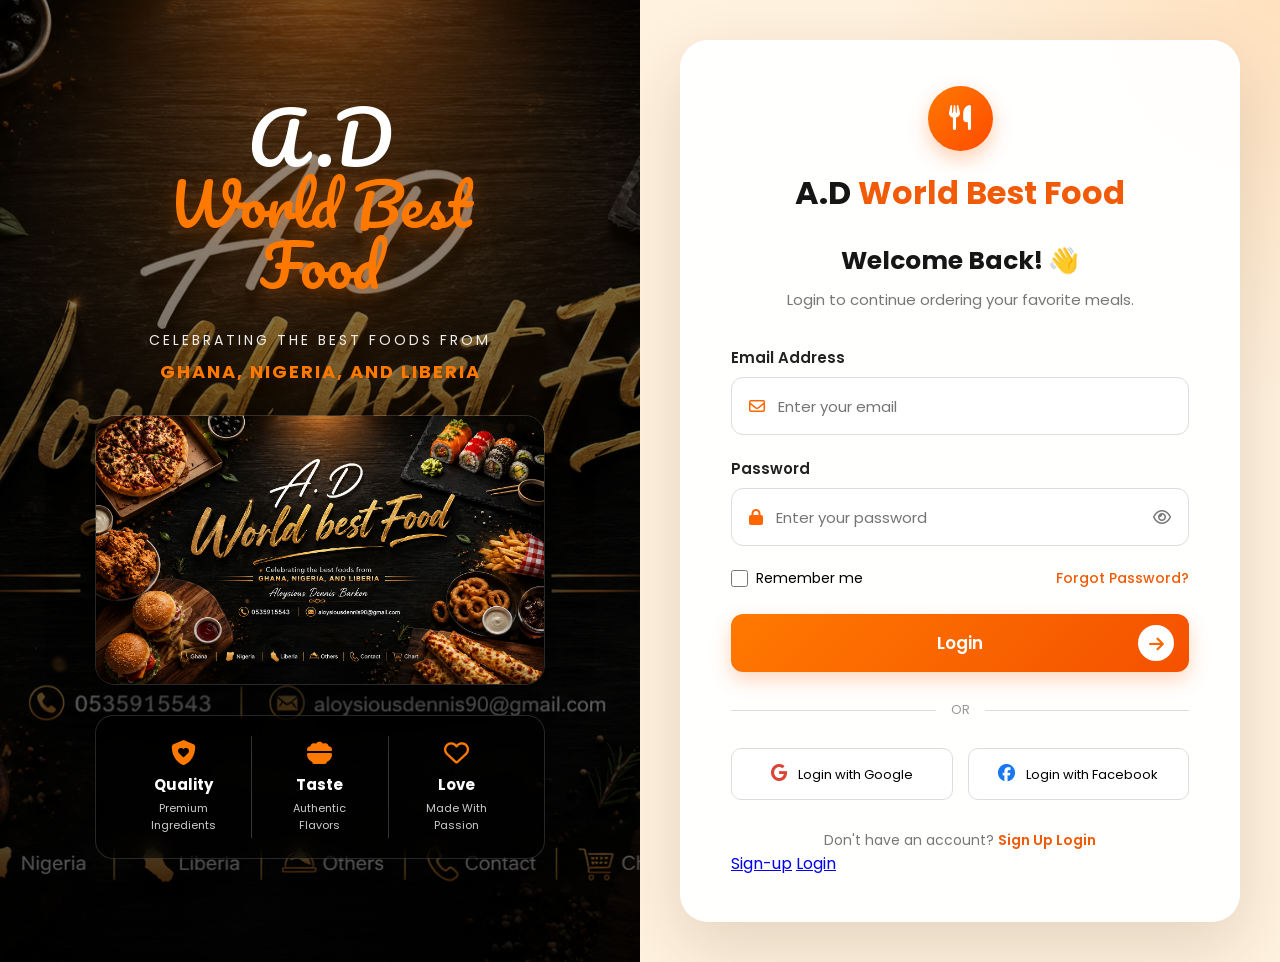
==== index.html @ 85bb82af "I worked on creating a checkout, and with CSS" ====
<!DOCTYPE html>
<html lang="en">
<head>
    <meta charset="UTF-8">
    <meta name="viewport" content="width=device-width, initial-scale=1.0">

    <title>A.D World Best Food - Login</title>

    <link rel="stylesheet" href="style.css">

    <!-- Google Font -->
    <link href="https://fonts.googleapis.com/css2?family=Poppins:wght@300;400;500;600;700&family=Pacifico&display=swap" rel="stylesheet">

    <!-- Icons -->
    <link rel="stylesheet"
          href="https://cdnjs.cloudflare.com/ajax/libs/font-awesome/6.5.2/css/all.min.css">
</head>

<link rel="stylesheet" href="sign-up.html">

<body>

<div class="login-container">

    <!-- LEFT SIDE -->
    <section class="food-section">

        <div class="overlay"></div>

        <div class="food-content">

            <div class="brand">
                <span class="ad-logo">A.D</span>
                <span class="food-title">World Best<br>Food</span>
            </div>

            <p class="tagline">
                CELEBRATING THE BEST FOODS FROM
            </p>

            <h3>
                GHANA, NIGERIA, AND LIBERIA
            </h3>

            <div class="food-image">
                <img src="ChatGPT Image Aug 12, 2026, 12_40_56 AM.png" alt="Delicious sushi">
            </div>

            <div class="features">

                <div class="feature">
                    <i class="fa-solid fa-shield-heart"></i>
                    <h4>Quality</h4>
                    <p>Premium<br>Ingredients</p>
                </div>

                <div class="feature">
                    <i class="fa-solid fa-bowl-food"></i>
                    <h4>Taste</h4>
                    <p>Authentic<br>Flavors</p>
                </div>

                <div class="feature">
                    <i class="fa-regular fa-heart"></i>
                    <h4>Love</h4>
                    <p>Made With<br>Passion</p>
                </div>

            </div>

        </div>

    </section>


    <!-- RIGHT SIDE -->
    <section class="login-section">

        <div class="login-card">

            <div class="restaurant-icon">
                <i class="fa-solid fa-utensils"></i>
            </div>

            <h1>
                A.D <span>World Best Food</span>
            </h1>

            <h2>Welcome Back! 👋</h2>

            <p class="login-description">
                Login to continue ordering your favorite meals.
            </p>


            <!-- LOGIN FORM -->
            <form>

                <div class="input-group">
                    <label>Email Address</label>

                    <div class="input-box">
                        <i class="fa-regular fa-envelope"></i>

                        <input
                            type="email"
                            placeholder="Enter your email"
                            required
                        >
                    </div>
                </div>


                <div class="input-group">
                    <label>Password</label>

                    <div class="input-box">
                        <i class="fa-solid fa-lock"></i>

                        <input
                            type="password"
                            placeholder="Enter your password"
                            required
                        >

                        <i class="fa-regular fa-eye password-eye"></i>
                    </div>
                </div>


                <div class="form-options">

                    <label class="remember">
                        <input type="checkbox">
                        <span>Remember me</span>
                    </label>

                    <a href="#">
                        Forgot Password?
                    </a>

                </div>


                <button type="submit" class="login-btn">
                    Login
                    <span>
                        <i class="fa-solid fa-arrow-right"></i>
                    </span>
                </button>

            </form>


            <!-- DIVIDER -->
            <div class="divider">
                <span></span>
                <p>OR</p>
                <span></span>
            </div>


            <!-- SOCIAL LOGIN -->
            <div class="social-login">

                <button class="social-btn">
                    <i class="fa-brands fa-google"></i>
                    Login with Google
                </button>

                <button class="social-btn">
                    <i class="fa-brands fa-facebook"></i>
                    Login with Facebook
                </button>

            </div>


            <!-- SIGN UP -->
            <p class="signup">
                Don't have an account?
                <a href="#">Sign Up Login</a>
            </p>
                <a href="index.html">Sign-up</a>
               <a href="Food  website.html">Login</a>

        </div>

    </section>

</div>

</body>
</html>
---- style.css ----
/* ================================
   GLOBAL SETTINGS
================================ */

* {
    margin: 0;
    padding: 0;
    box-sizing: border-box;
}

body {
    font-family: "Poppins", sans-serif;
    background: #fff0dc;
    min-height: 100vh;
}


/* ================================
   MAIN CONTAINER
================================ */

.login-container {
    width: 100%;
    min-height: 100vh;

    display: flex;
}


/* ================================
   LEFT FOOD SECTION
================================ */

.food-section {
    width: 50%;
    min-height: 100vh;

    position: relative;

    background:
        linear-gradient(
            rgba(0, 0, 0, 0.45),
            rgba(0, 0, 0, 0.7)
        ),
        url("ChatGPT Image Aug 12, 2026, 12_40_56 AM.png");

    background-size: cover;
    background-position: center;

    color: white;

    overflow: hidden;
}


/* Dark overlay */

.overlay {
    position: absolute;

    inset: 0;

    background:
        radial-gradient(
            circle at 50% 20%,
            rgba(255, 128, 0, 0.15),
            transparent 45%
        );

    pointer-events: none;
}


/* Left content */

.food-content {
    position: relative;

    z-index: 2;

    width: 100%;
    height: 100%;

    padding: 70px 70px;

    display: flex;
    flex-direction: column;
    align-items: center;
    justify-content: center;

    text-align: center;
}


/* ================================
   BRAND
================================ */

.brand {
    display: flex;
    flex-direction: column;

    align-items: center;

    margin-bottom: 25px;
}

.ad-logo {
    font-family: "Pacifico", cursive;

    font-size: 70px;

    color: white;

    line-height: 1;
}

.food-title {
    font-family: "Pacifico", cursive;

    font-size: 58px;

    line-height: 1.05;

    color: #ff7900;

    text-shadow:
        0 5px 20px rgba(255, 111, 0, 0.3);
}


/* ================================
   TAGLINE
================================ */

.tagline {
    letter-spacing: 3px;

    font-size: 14px;

    margin-top: 10px;

    color: #eee;
}

.food-content h3 {
    color: #ff7900;

    letter-spacing: 2px;

    margin-top: 7px;

    font-size: 18px;
}


/* ================================
   FOOD IMAGE
================================ */

.food-image {
    width: 90%;

    margin-top: 30px;

    border-radius: 20px;

    overflow: hidden;

    box-shadow:
        0 15px 40px rgba(0, 0, 0, 0.6);

    border: 1px solid rgba(255,255,255,0.15);
}

.food-image img {
    width: 100%;

    display: block;

    max-height: 300px;

    object-fit: cover;

    transition: transform 0.5s ease;
}

.food-image:hover img {
    transform: scale(1.05);
}


/* ================================
   FEATURES
================================ */

.features {
    width: 90%;

    display: flex;

    justify-content: space-around;

    margin-top: 30px;

    padding: 20px;

    border-radius: 18px;

    background: rgba(0, 0, 0, 0.45);

    backdrop-filter: blur(10px);

    border: 1px solid rgba(255,255,255,0.15);
}

.feature {
    flex: 1;

    padding: 5px 15px;

    border-right: 1px solid rgba(255,255,255,0.2);
}

.feature:last-child {
    border-right: none;
}

.feature i {
    font-size: 25px;

    color: #ff7900;

    margin-bottom: 7px;
}

.feature h4 {
    font-size: 15px;

    margin-bottom: 4px;
}

.feature p {
    color: #ccc;

    font-size: 11px;

    line-height: 1.5;
}


/* ================================
   RIGHT LOGIN SECTION
================================ */

.login-section {
    width: 50%;

    min-height: 100vh;

    display: flex;

    align-items: center;

    justify-content: center;

    padding: 40px;

    background:
        radial-gradient(
            circle at top right,
            rgba(255, 128, 0, 0.15),
            transparent 35%
        ),
        #fff2df;
}


/* ================================
   LOGIN CARD
================================ */

.login-card {
    width: 100%;

    max-width: 620px;

    background: rgba(255,255,255,0.96);

    padding: 45px 50px;

    border-radius: 28px;

    box-shadow:
        0 25px 70px rgba(60, 35, 10, 0.15);

    border: 1px solid rgba(255, 255, 255, 0.8);

    animation: cardAppear 0.7s ease;
}


@keyframes cardAppear {

    from {
        opacity: 0;
        transform: translateY(25px);
    }

    to {
        opacity: 1;
        transform: translateY(0);
    }
}


/* ================================
   RESTAURANT ICON
================================ */

.restaurant-icon {
    width: 65px;

    height: 65px;

    border-radius: 50%;

    display: flex;

    align-items: center;

    justify-content: center;

    margin: 0 auto 18px;

    background: linear-gradient(
        135deg,
        #ff7900,
        #ff4b00
    );

    color: white;

    font-size: 25px;

    box-shadow:
        0 8px 20px rgba(255, 101, 0, 0.3);
}


/* ================================
   HEADINGS
================================ */

.login-card h1 {
    text-align: center;

    font-size: 32px;

    color: #151515;

    margin-bottom: 25px;
}

.login-card h1 span {
    color: #f15b08;
}

.login-card h2 {
    text-align: center;

    font-size: 25px;

    color: #161616;
}

.login-description {
    text-align: center;

    color: #777;

    margin-top: 8px;

    margin-bottom: 35px;

    font-size: 15px;
}


/* ================================
   INPUTS
================================ */

.input-group {
    margin-bottom: 22px;
}

.input-group label {
    display: block;

    font-size: 15px;

    font-weight: 600;

    color: #222;

    margin-bottom: 8px;
}

.input-box {
    height: 58px;

    display: flex;

    align-items: center;

    border: 1px solid #ddd;

    border-radius: 12px;

    padding: 0 17px;

    background: white;

    transition: 0.3s;
}

.input-box:focus-within {
    border-color: #ff6500;

    box-shadow:
        0 0 0 4px rgba(255, 101, 0, 0.1);
}

.input-box > i {
    color: #ff6500;

    margin-right: 13px;
}

.input-box input {
    width: 100%;

    height: 100%;

    border: none;

    outline: none;

    font-family: inherit;

    font-size: 15px;
}

.password-eye {
    cursor: pointer;

    margin-right: 0 !important;

    color: #777 !important;
}


/* ================================
   FORM OPTIONS
================================ */

.form-options {
    display: flex;

    justify-content: space-between;

    align-items: center;

    margin-bottom: 25px;

    font-size: 14px;
}

.remember {
    display: flex;

    gap: 8px;

    align-items: center;

    cursor: pointer;
}

.remember input {
    accent-color: #ff6500;

    width: 17px;

    height: 17px;
}

.form-options a {
    color: #f15b08;

    text-decoration: none;

    font-weight: 500;
}

.form-options a:hover {
    text-decoration: underline;
}


/* ================================
   LOGIN BUTTON
================================ */

.login-btn {
    width: 100%;

    height: 58px;

    border: none;

    border-radius: 12px;

    background:
        linear-gradient(
            135deg,
            #ff7900,
            #f45100
        );

    color: white;

    font-size: 17px;

    font-weight: 600;

    font-family: inherit;

    cursor: pointer;

    position: relative;

    transition: 0.3s;

    box-shadow:
        0 8px 20px rgba(255, 95, 0, 0.25);
}

.login-btn span {
    position: absolute;

    right: 15px;

    top: 50%;

    transform: translateY(-50%);

    width: 36px;

    height: 36px;

    background: white;

    color: #ff6500;

    border-radius: 50%;

    display: flex;

    align-items: center;

    justify-content: center;
}

.login-btn:hover {
    transform: translateY(-2px);

    box-shadow:
        0 12px 28px rgba(255, 95, 0, 0.35);
}


/* ================================
   DIVIDER
================================ */

.divider {
    display: flex;

    align-items: center;

    gap: 15px;

    margin: 28px 0;
}

.divider span {
    flex: 1;

    height: 1px;

    background: #ddd;
}

.divider p {
    color: #999;

    font-size: 13px;
}


/* ================================
   SOCIAL BUTTONS
================================ */

.social-login {
    display: flex;

    gap: 15px;
}

.social-btn {
    flex: 1;

    height: 52px;

    background: white;

    border: 1px solid #ddd;

    border-radius: 10px;

    font-family: inherit;

    cursor: pointer;

    font-size: 13px;

    transition: 0.3s;
}

.social-btn i {
    margin-right: 8px;

    font-size: 17px;
}

.social-btn:first-child i {
    color: #db4437;
}

.social-btn:last-child i {
    color: #1877f2;
}

.social-btn:hover {
    border-color: #ff7900;

    transform: translateY(-2px);

    box-shadow:
        0 6px 15px rgba(0,0,0,0.08);
}




.signup {
    text-align: center;

    margin-top: 30px;

    color: #777;

    font-size: 14px;
}

.signup a {
    color: #f15b08;

    text-decoration: none;

    font-weight: 600;
}

.signup a:hover {
    text-decoration: underline;
}


/* ================================
   RESPONSIVE DESIGN
================================ */

@media (max-width: 1000px) {

    .login-container {
        flex-direction: column;
    }

    .food-section,
    .login-section {
        width: 100%;
    }

    .food-section {
        min-height: 700px;
    }

    .login-section {
        padding: 30px 20px;
    }
}


@media (max-width: 600px) {

    .food-content {
        padding: 40px 20px;
    }

    .ad-logo {
        font-size: 50px;
    }

    .food-title {
        font-size: 40px;
    }

    .food-image {
        width: 100%;
    }

    .features {
        width: 100%;
    }

    .feature {
        padding: 5px;
    }

    .login-card {
        padding: 30px 20px;

        border-radius: 20px;
    }

    .login-card h1 {
        font-size: 25px;
    }

    .social-login {
        flex-direction: column;
    }
}
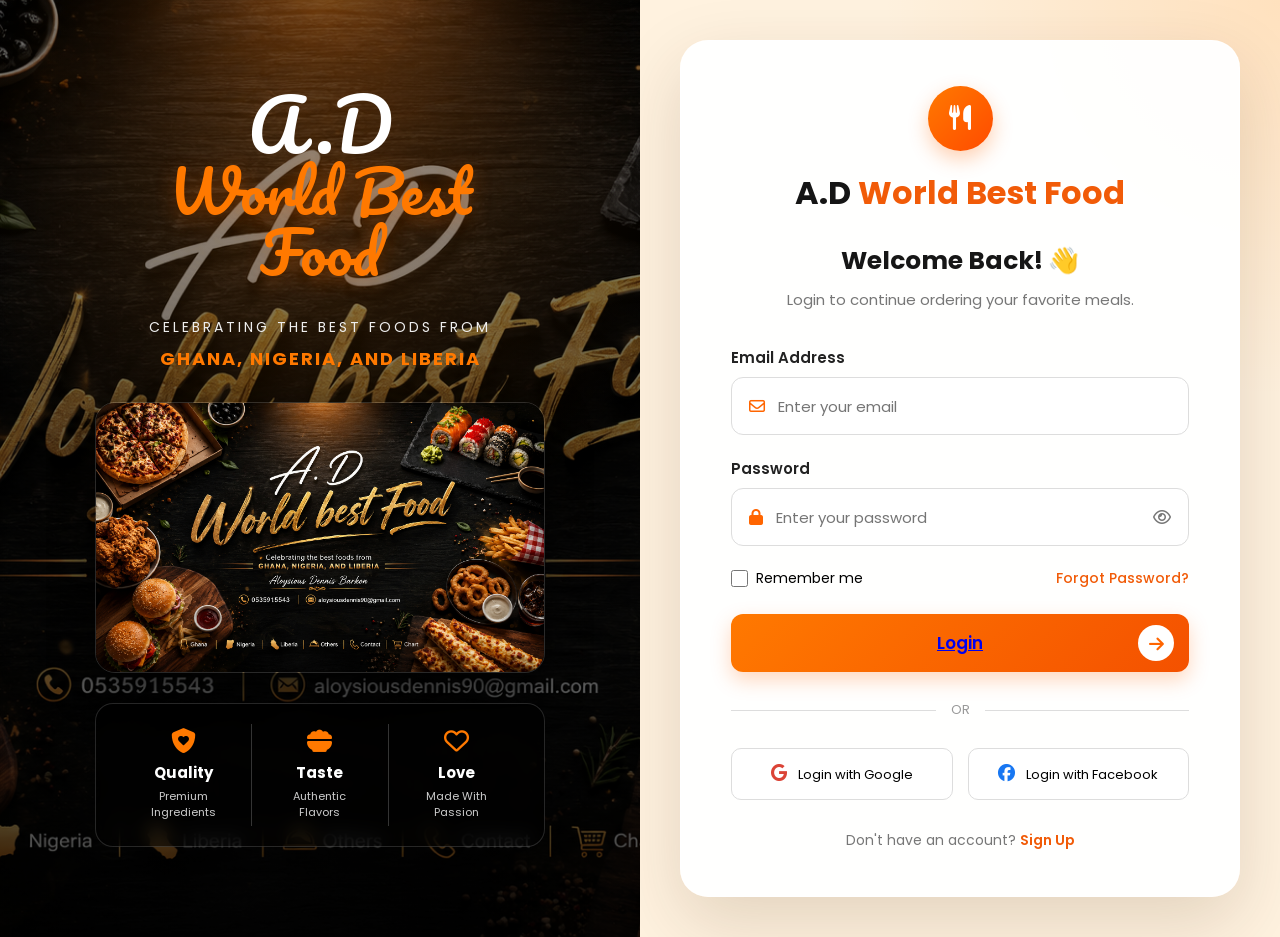
==== commit 4dc0fe17: "Update links and login button in index.html Removed unnecessary links and updated login button to re" ====
--- a/index.html
+++ b/index.html
@@ -16,7 +16,7 @@
           href="https://cdnjs.cloudflare.com/ajax/libs/font-awesome/6.5.2/css/all.min.css">
 </head>
 
-<link rel="stylesheet" href="sign-up.html">
+
 
 <body>
 
@@ -90,7 +90,8 @@
 
             <p class="login-description">
                 Login to continue ordering your favorite meals.
-            </p>
+            </p><a href="index.html"></a>
+
 
 
             <!-- LOGIN FORM -->
@@ -143,7 +144,8 @@
 
 
                 <button type="submit" class="login-btn">
-                    Login
+                <a href="Food  website.html">Login</a>
+
                     <span>
                         <i class="fa-solid fa-arrow-right"></i>
                     </span>
@@ -179,10 +181,8 @@
             <!-- SIGN UP -->
             <p class="signup">
                 Don't have an account?
-                <a href="#">Sign Up Login</a>
+                <a href="sign-up.html">Sign Up</a>
             </p>
-                <a href="index.html">Sign-up</a>
-               <a href="Food  website.html">Login</a>
 
         </div>
 
@@ -191,4 +191,4 @@
 </div>
 
 </body>
-</html>+</html>
